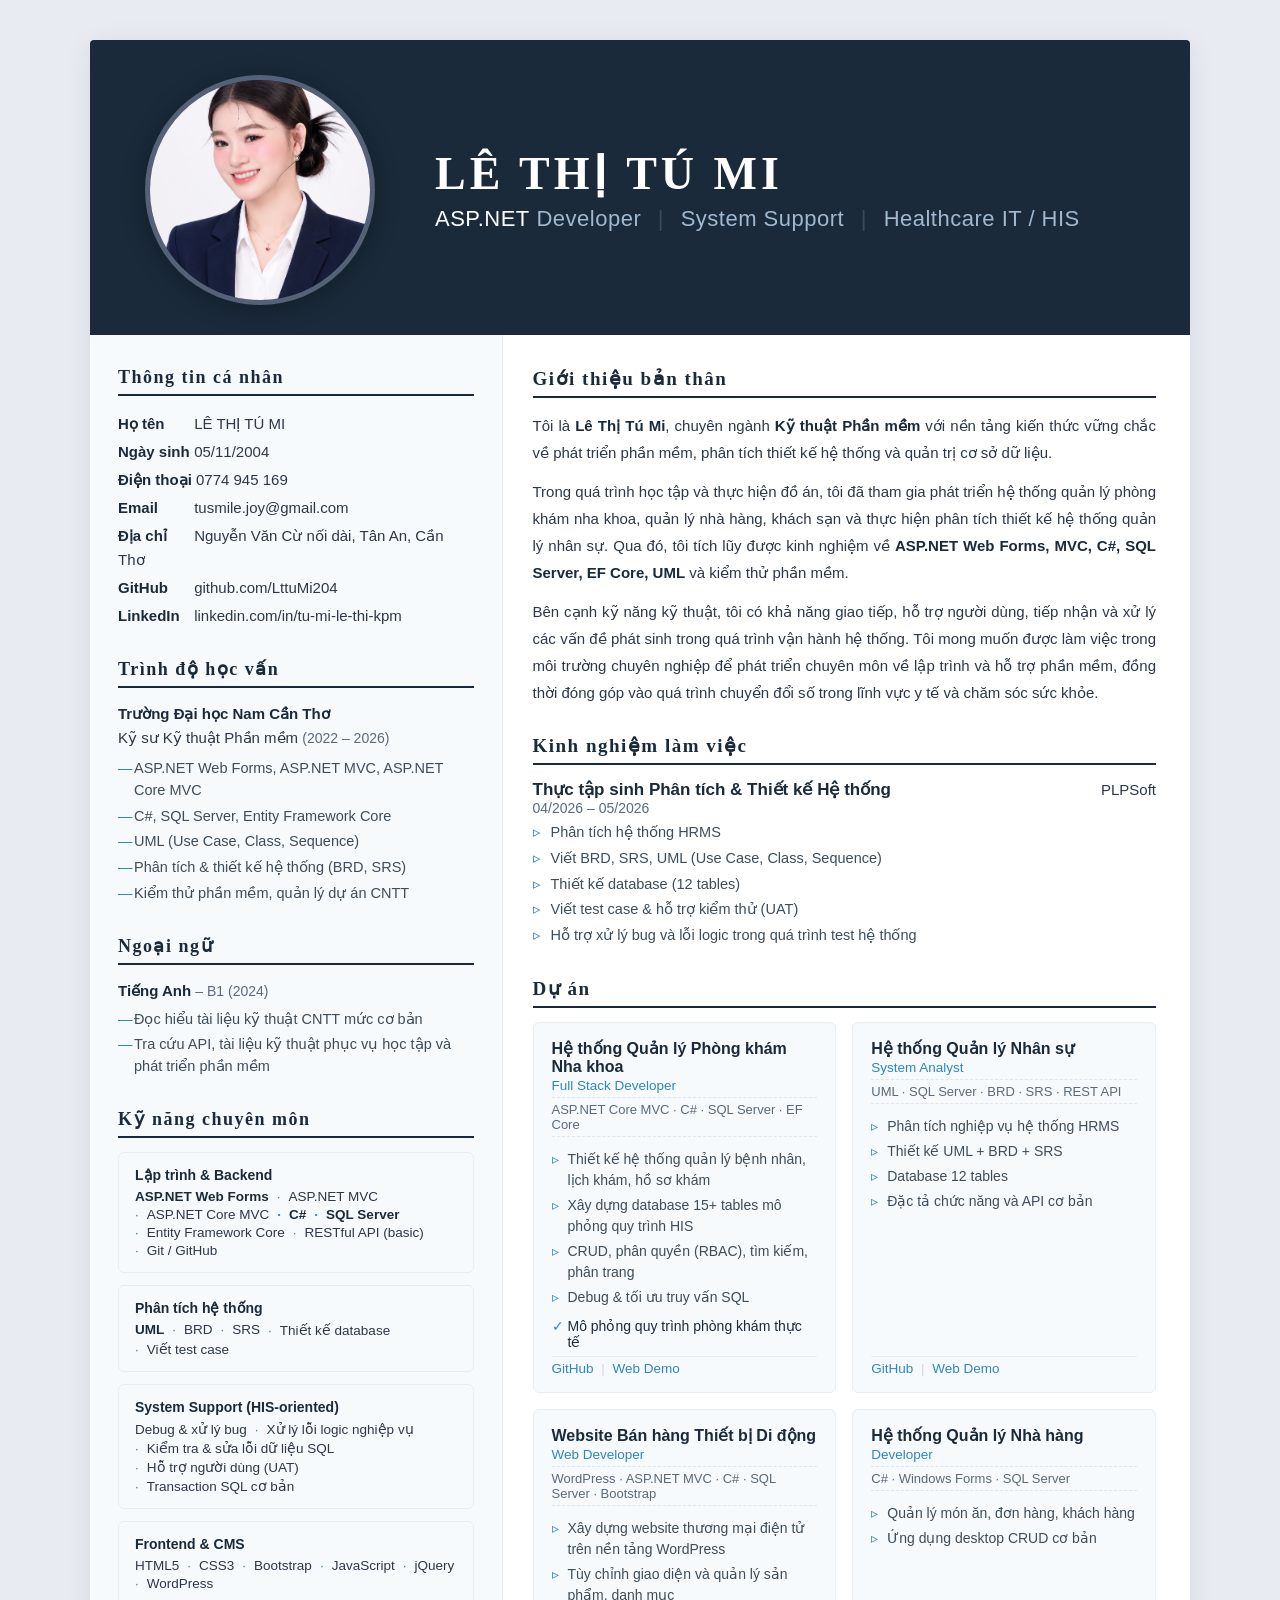
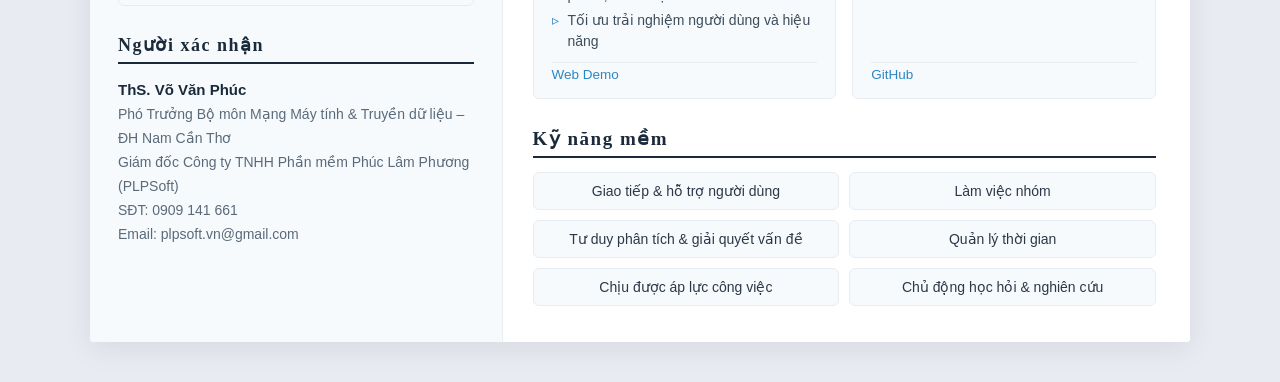
==== cv.html @ db76edcc "Initial commit - CV portfolio" ====
<!DOCTYPE html>
<html lang="vi">

<head>
  <meta charset="UTF-8" />
  <meta name="viewport" content="width=device-width, initial-scale=1.0" />
  <title>CV – LÊ THỊ TÚ MI</title>
  <style>
    * {
      margin: 0;
      padding: 0;
      box-sizing: border-box;
    }

    body {
      background: #e8ecf2;
      display: flex;
      justify-content: center;
      align-items: center;
      padding: 40px 20px;
      min-height: 100vh;
      font-family: 'Segoe UI', 'Helvetica Neue', Arial, sans-serif;
      font-size: 16px;
    }

    .cv {
      max-width: 1100px;
      width: 100%;
      background: #ffffff;
      box-shadow: 0 6px 30px rgba(0, 0, 0, 0.08);
      border-radius: 4px;
      overflow: hidden;
    }

    /* ===== HEADER MỞ RỘNG TỐI ĐA ===== */
    .header {
      display: flex;
      align-items: center;
      gap: 60px;
      padding: 35px 55px 30px;
      background: #1a2a3a;
      color: #ffffff;
    }

    /* ===== AVATAR - HÌNH TRÒN LỚN ===== */
    .header .avatar-wrapper {
      flex: 0 0 230px;
      width: 230px;
      height: 230px;
      border-radius: 50%;
      overflow: hidden;
      flex-shrink: 0;
      background: #2a3a55;
      border: 5px solid rgba(255, 255, 255, 0.2);
      box-shadow: 0 4px 25px rgba(0, 0, 0, 0.3);
      transition: transform 0.3s ease;
    }

    .header .avatar-wrapper:hover {
      transform: scale(1.03);
    }

    .header .avatar-wrapper img {
      width: 100%;
      height: 100%;
      object-fit: cover;
      display: block;
    }

    .header .avatar-wrapper .avatar-placeholder {
      width: 100%;
      height: 100%;
      display: flex;
      align-items: center;
      justify-content: center;
      font-size: 70px;
      font-family: 'Times New Roman', Georgia, serif;
      font-weight: 700;
      color: #8a9ab8;
      background: #2a3a55;
    }

    .header .header-text {
      flex: 1;
    }

    .header .header-text h1 {
      font-family: 'Times New Roman', Georgia, serif;
      font-size: 46px;
      font-weight: 700;
      letter-spacing: 4px;
      color: #ffffff;
      line-height: 1.15;
    }

    .header .header-text .title {
      font-size: 22px;
      font-weight: 400;
      color: #a0b8d0;
      letter-spacing: 0.5px;
      margin-top: 6px;
    }

    .header .header-text .title span {
      color: #ffffff;
      font-weight: 500;
    }

    .header .header-text .title .sep {
      color: rgba(255, 255, 255, 0.15);
      margin: 0 10px;
    }

    /* ===== BODY ===== */
    .body {
      display: grid;
      grid-template-columns: 3fr 5fr;
    }

    /* ===== LEFT COLUMN (3/8) ===== */
    .left {
      background: #f7fafc;
      padding: 32px 28px 36px;
      border-right: 1px solid #e8edf2;
    }

    .left .section {
      margin-bottom: 28px;
    }

    .left .section:last-child {
      margin-bottom: 0;
    }

    .left .section-title {
      font-family: 'Times New Roman', Georgia, serif;
      font-size: 18px;
      font-weight: 700;
      color: #1a2a3a;
      letter-spacing: 1.5px;
      border-bottom: 2px solid #1a2a3a;
      padding-bottom: 6px;
      margin-bottom: 14px;
    }

    .info-item {
      font-size: 15px;
      line-height: 1.6;
      color: #2d3748;
      padding: 2px 0;
    }

    .info-item .label {
      font-weight: 600;
      color: #1a2a3a;
      display: inline-block;
      min-width: 72px;
    }

    .info-item a {
      color: #2d3748;
      text-decoration: none;
      border-bottom: 1px solid transparent;
      transition: border-color 0.2s;
    }

    .info-item a:hover {
      border-bottom-color: #2e86c1;
    }

    .edu-item {
      font-size: 15px;
      line-height: 1.6;
      color: #2d3748;
    }

    .edu-item strong {
      font-weight: 600;
      color: #1a2a3a;
    }

    .edu-item .meta {
      color: #5a6a7a;
      font-size: 14px;
    }

    .edu-list {
      list-style: none;
      padding: 0;
      margin: 6px 0 0;
    }

    .edu-list li {
      font-size: 14.5px;
      color: #3d4d5a;
      padding: 2px 0 2px 16px;
      position: relative;
      line-height: 1.5;
    }

    .edu-list li::before {
      content: "—";
      position: absolute;
      left: 0;
      color: #2e86c1;
    }

    .lang-item {
      font-size: 15px;
      line-height: 1.6;
      color: #2d3748;
    }

    .lang-item strong {
      font-weight: 600;
      color: #1a2a3a;
    }

    .lang-item .level {
      color: #5a6a7a;
      font-size: 14px;
    }

    .lang-desc {
      list-style: none;
      padding: 0;
      margin: 4px 0 0;
    }

    .lang-desc li {
      font-size: 14.5px;
      color: #3d4d5a;
      padding: 2px 0 2px 16px;
      position: relative;
      line-height: 1.5;
    }

    .lang-desc li::before {
      content: "—";
      position: absolute;
      left: 0;
      color: #2e86c1;
    }

    /* ===== KỸ NĂNG CHUYÊN MÔN (TRÁI) - DẠNG PROJ-CARD ===== */
    .skill-card {
      background: #f7fafc;
      border: 1px solid #e8edf2;
      border-radius: 6px;
      padding: 14px 16px;
      margin-bottom: 12px;
      transition: border-color 0.2s;
    }

    .skill-card:last-child {
      margin-bottom: 0;
    }

    .skill-card:hover {
      border-color: #2e86c1;
    }

    .skill-card .skill-label {
      font-size: 14px;
      font-weight: 600;
      color: #1a2a3a;
      display: block;
      margin-bottom: 6px;
    }

    .skill-card .skill-tags {
      display: flex;
      flex-wrap: wrap;
      gap: 3px 8px;
    }

    .skill-card .skill-tag {
      font-size: 13.5px;
      color: #2d3748;
    }

    .skill-card .skill-tag+.skill-tag::before {
      content: "·";
      margin-right: 8px;
      color: #2e86c1;
    }

    .skill-card .skill-tag:first-child::before {
      content: none;
    }

    .skill-card .skill-tag.primary {
      font-weight: 600;
      color: #1a2a3a;
    }

    .ref-item {
      font-size: 15px;
      line-height: 1.6;
      color: #2d3748;
    }

    .ref-item strong {
      font-weight: 600;
      color: #1a2a3a;
    }

    .ref-item .ref-role {
      color: #5a6a7a;
      font-size: 14px;
    }

    .ref-item .ref-contact {
      color: #5a6a7a;
      font-size: 14px;
    }

    /* ===== RIGHT COLUMN (5/8) ===== */
    .right {
      background: #ffffff;
      padding: 32px 34px 36px 30px;
    }

    .right .section {
      margin-bottom: 28px;
    }

    .right .section:last-child {
      margin-bottom: 0;
    }

    .right .section-title {
      font-family: 'Times New Roman', Georgia, serif;
      font-size: 19px;
      font-weight: 700;
      color: #1a2a3a;
      letter-spacing: 1.5px;
      border-bottom: 2px solid #1a2a3a;
      padding-bottom: 6px;
      margin-bottom: 14px;
    }

    /* Intro */
    .intro-text {
      font-size: 15px;
      line-height: 1.8;
      color: #2d3748;
      text-align: justify;
    }

    .intro-text p {
      margin-bottom: 12px;
    }

    .intro-text p:last-child {
      margin-bottom: 0;
    }

    .intro-text strong {
      color: #1a2a3a;
      font-weight: 600;
    }

    /* Experience */
    .exp-item {
      margin-bottom: 14px;
    }

    .exp-item:last-child {
      margin-bottom: 0;
    }

    .exp-item .exp-header {
      display: flex;
      flex-wrap: wrap;
      justify-content: space-between;
      align-items: baseline;
    }

    .exp-item .exp-title {
      font-size: 17px;
      font-weight: 600;
      color: #1a2a3a;
    }

    .exp-item .exp-company {
      font-size: 15px;
      font-weight: 500;
      color: #2d3748;
    }

    .exp-item .exp-period {
      font-size: 14px;
      color: #5a6a7a;
    }

    .exp-item .exp-list {
      list-style: none;
      padding: 0;
      margin: 4px 0 0;
    }

    .exp-item .exp-list li {
      font-size: 14.5px;
      color: #3d4d5a;
      padding: 2px 0 2px 18px;
      position: relative;
      line-height: 1.5;
    }

    .exp-item .exp-list li::before {
      content: "▹";
      position: absolute;
      left: 0;
      color: #2e86c1;
    }

    /* ===== PROJECTS - GRID 2x2 ===== */
    .projects-grid {
      display: grid;
      grid-template-columns: 1fr 1fr;
      gap: 16px;
    }

    .proj-card {
      background: #f7fafc;
      border: 1px solid #e8edf2;
      border-radius: 6px;
      padding: 16px 18px;
      transition: border-color 0.2s;
      display: flex;
      flex-direction: column;
    }

    .proj-card:hover {
      border-color: #2e86c1;
    }

    .proj-card .proj-title {
      font-size: 16px;
      font-weight: 600;
      color: #1a2a3a;
      margin-bottom: 2px;
    }

    .proj-card .proj-meta {
      font-size: 13.5px;
      color: #2e86c1;
      font-weight: 500;
    }

    .proj-card .proj-tech {
      font-size: 13px;
      color: #5a6a7a;
      margin: 4px 0 6px;
      padding: 4px 0;
      border-top: 1px dashed #e0e6ec;
      border-bottom: 1px dashed #e0e6ec;
    }

    .proj-card .proj-list {
      list-style: none;
      padding: 0;
      margin: 4px 0 4px;
      flex: 1;
    }

    .proj-card .proj-list li {
      font-size: 14px;
      color: #3d4d5a;
      padding: 2px 0 2px 16px;
      position: relative;
      line-height: 1.5;
    }

    .proj-card .proj-list li::before {
      content: "▹";
      position: absolute;
      left: 0;
      color: #2e86c1;
    }

    .proj-card .proj-result {
      font-size: 14px;
      color: #1a2a3a;
      font-weight: 500;
      margin-top: 2px;
      padding: 2px 0 2px 16px;
      position: relative;
    }

    .proj-card .proj-result::before {
      content: "✓";
      position: absolute;
      left: 0;
      color: #2e86c1;
    }

    .proj-card .proj-links {
      font-size: 13.5px;
      color: #5a6a7a;
      margin-top: 4px;
      padding-top: 4px;
      border-top: 1px solid #e8edf2;
    }

    .proj-card .proj-links a {
      color: #2e86c1;
      text-decoration: none;
      border-bottom: 1px solid transparent;
      transition: border-color 0.2s;
    }

    .proj-card .proj-links a:hover {
      border-bottom-color: #2e86c1;
    }

    .proj-card .proj-links .sep {
      color: #d0d8e0;
      margin: 0 4px;
    }

    /* ===== KỸ NĂNG MỀM (PHẢI - 2 CỘT) ===== */
    .soft-skills-grid {
      display: grid;
      grid-template-columns: 1fr 1fr;
      gap: 10px;
    }

    .soft-skill-item {
      background: #f7fafc;
      border: 1px solid #e8edf2;
      border-radius: 6px;
      padding: 10px 16px;
      transition: border-color 0.2s;
      font-size: 14px;
      color: #2d3748;
      text-align: center;
    }

    .soft-skill-item:hover {
      border-color: #2e86c1;
    }

    /* ===== RESPONSIVE ===== */
    @media (max-width: 820px) {
      .header {
        flex-direction: column;
        text-align: center;
        gap: 24px;
        padding: 28px 30px;
      }

      .header .avatar-wrapper {
        flex: 0 0 170px;
        width: 170px;
        height: 170px;
      }

      .header .header-text h1 {
        font-size: 34px;
        letter-spacing: 2px;
      }

      .header .header-text .title {
        font-size: 17px;
      }

      .body {
        grid-template-columns: 1fr;
      }

      .left {
        border-right: none;
        border-bottom: 1px solid #e8edf2;
      }

      .projects-grid {
        grid-template-columns: 1fr;
      }

      .soft-skills-grid {
        grid-template-columns: 1fr 1fr;
      }
    }

    @media (max-width: 480px) {
      .header {
        padding: 20px 16px;
        gap: 18px;
      }

      .header .avatar-wrapper {
        flex: 0 0 140px;
        width: 140px;
        height: 140px;
        border-width: 3px;
      }

      .header .header-text h1 {
        font-size: 26px;
        letter-spacing: 1px;
      }

      .header .header-text .title {
        font-size: 14px;
      }

      .header .header-text .title .sep {
        margin: 0 4px;
      }

      .left {
        padding: 20px 16px;
      }

      .right {
        padding: 20px 16px;
      }

      .left .section-title,
      .right .section-title {
        font-size: 16px;
      }

      .exp-item .exp-header {
        flex-direction: column;
      }

      .proj-card {
        padding: 12px 14px;
      }

      .skill-card {
        padding: 10px 12px;
      }

      .soft-skills-grid {
        grid-template-columns: 1fr;
      }
    }

    /* ===== PRINT ===== */
    @media print {
      body {
        background: #fff;
        padding: 0;
        font-size: 14px;
      }

      .cv {
        max-width: 100%;
        box-shadow: none;
        border-radius: 0;
      }

      .header {
        -webkit-print-color-adjust: exact;
        print-color-adjust: exact;
        padding: 25px 40px 20px;
        gap: 45px;
      }

      .header .avatar-wrapper {
        -webkit-print-color-adjust: exact;
        print-color-adjust: exact;
        flex: 0 0 180px;
        width: 180px;
        height: 180px;
        border-width: 4px;
        box-shadow: none;
      }

      .header .avatar-wrapper:hover {
        transform: none;
      }

      .header .header-text h1 {
        font-size: 36px;
        letter-spacing: 3px;
      }

      .header .header-text .title {
        font-size: 18px;
      }

      .left {
        -webkit-print-color-adjust: exact;
        print-color-adjust: exact;
      }

      .left .section-title {
        font-size: 15px;
      }

      .right .section-title {
        font-size: 16px;
      }

      .left .section-title,
      .right .section-title {
        border-bottom-width: 1.5px;
      }

      .proj-card {
        break-inside: avoid;
        page-break-inside: avoid;
        border-color: #d0d8e0;
      }

      .skill-card {
        break-inside: avoid;
        page-break-inside: avoid;
        border-color: #d0d8e0;
      }

      .soft-skill-item {
        break-inside: avoid;
        page-break-inside: avoid;
        border-color: #d0d8e0;
      }

      .proj-card .proj-links a {
        color: #1a2a3a;
      }

      .info-item a {
        color: #1a2a3a;
      }

      .skill-card .skill-tag.primary {
        color: #1a2a3a;
      }

      .info-item {
        font-size: 13px;
      }

      .edu-item {
        font-size: 13px;
      }

      .edu-list li {
        font-size: 12.5px;
      }

      .lang-item {
        font-size: 13px;
      }

      .lang-desc li {
        font-size: 12.5px;
      }

      .ref-item {
        font-size: 13px;
      }

      .intro-text {
        font-size: 13px;
      }

      .exp-item .exp-title {
        font-size: 15px;
      }

      .exp-item .exp-company {
        font-size: 13px;
      }

      .exp-item .exp-period {
        font-size: 12px;
      }

      .exp-item .exp-list li {
        font-size: 12.5px;
      }

      .proj-card .proj-title {
        font-size: 14px;
      }

      .proj-card .proj-meta {
        font-size: 11.5px;
      }

      .proj-card .proj-tech {
        font-size: 11px;
      }

      .proj-card .proj-list li {
        font-size: 12px;
      }

      .proj-card .proj-result {
        font-size: 12px;
      }

      .proj-card .proj-links {
        font-size: 11.5px;
      }

      .skill-card .skill-label {
        font-size: 13px;
      }

      .skill-card .skill-tag {
        font-size: 12px;
      }

      .soft-skill-item {
        font-size: 13px;
        padding: 8px 12px;
      }
    }
  </style>
</head>

<body>

  <div class="cv">

    <!-- ===== HEADER MỞ RỘNG ===== -->
    <div class="header">
      <div class="avatar-wrapper">
        <img src="assets/images/avatarcv.png" alt="Lê Thị Tú Mi" />
      </div>
      <div class="header-text">
        <h1>LÊ THỊ TÚ MI</h1>
        <div class="title">
          <span>ASP.NET</span> Developer
          <span class="sep">|</span>
          System Support
          <span class="sep">|</span>
          Healthcare IT / HIS
        </div>
      </div>
    </div>

    <!-- ===== BODY ===== -->
    <div class="body">

      <!-- ===== LEFT: 3/8 ===== -->
      <div class="left">

        <!-- THÔNG TIN CÁ NHÂN -->
        <div class="section">
          <div class="section-title">Thông tin cá nhân</div>
          <div class="info-item">
            <span class="label">Họ tên</span> LÊ THỊ TÚ MI
          </div>
          <div class="info-item">
            <span class="label">Ngày sinh</span> 05/11/2004
          </div>
          <div class="info-item">
            <span class="label">Điện thoại</span> 0774 945 169
          </div>
          <div class="info-item">
            <span class="label">Email</span> <a href="mailto:tusmile.joy@gmail.com">tusmile.joy@gmail.com</a>
          </div>
          <div class="info-item">
            <span class="label">Địa chỉ</span> Nguyễn Văn Cừ nối dài, Tân An, Cần Thơ
          </div>
          <div class="info-item">
            <span class="label">GitHub</span> <a href="https://github.com/LttuMi204" target="_blank">github.com/LttuMi204</a>
          </div>
          <div class="info-item">
            <span class="label">LinkedIn</span> <a href="https://linkedin.com/in/tu-mi-le-thi-kpm" target="_blank">linkedin.com/in/tu-mi-le-thi-kpm</a>
          </div>
        </div>

        <!-- TRÌNH ĐỘ HỌC VẤN -->
        <div class="section">
          <div class="section-title">Trình độ học vấn</div>
          <div class="edu-item">
            <strong>Trường Đại học Nam Cần Thơ</strong><br />
            Kỹ sư Kỹ thuật Phần mềm <span class="meta">(2022 – 2026)</span>
          </div>
          <ul class="edu-list">
            <li>ASP.NET Web Forms, ASP.NET MVC, ASP.NET Core MVC</li>
            <li>C#, SQL Server, Entity Framework Core</li>
            <li>UML (Use Case, Class, Sequence)</li>
            <li>Phân tích &amp; thiết kế hệ thống (BRD, SRS)</li>
            <li>Kiểm thử phần mềm, quản lý dự án CNTT</li>
          </ul>
        </div>

        <!-- NGOẠI NGỮ -->
        <div class="section">
          <div class="section-title">Ngoại ngữ</div>
          <div class="lang-item">
            <strong>Tiếng Anh</strong> <span class="level">– B1 (2024)</span>
          </div>
          <ul class="lang-desc">
            <li>Đọc hiểu tài liệu kỹ thuật CNTT mức cơ bản</li>
            <li>Tra cứu API, tài liệu kỹ thuật phục vụ học tập và phát triển phần mềm</li>
          </ul>
        </div>

        <!-- ===== KỸ NĂNG CHUYÊN MÔN (TRÁI) - DẠNG PROJ-CARD ===== -->
        <div class="section">
          <div class="section-title">Kỹ năng chuyên môn</div>

          <div class="skill-card">
            <span class="skill-label">Lập trình &amp; Backend</span>
            <div class="skill-tags">
              <span class="skill-tag primary">ASP.NET Web Forms</span>
              <span class="skill-tag">ASP.NET MVC</span>
              <span class="skill-tag">ASP.NET Core MVC</span>
              <span class="skill-tag primary">C#</span>
              <span class="skill-tag primary">SQL Server</span>
              <span class="skill-tag">Entity Framework Core</span>
              <span class="skill-tag">RESTful API (basic)</span>
              <span class="skill-tag">Git / GitHub</span>
            </div>
          </div>

          <div class="skill-card">
            <span class="skill-label">Phân tích hệ thống</span>
            <div class="skill-tags">
              <span class="skill-tag primary">UML</span>
              <span class="skill-tag">BRD</span>
              <span class="skill-tag">SRS</span>
              <span class="skill-tag">Thiết kế database</span>
              <span class="skill-tag">Viết test case</span>
            </div>
          </div>

          <div class="skill-card">
            <span class="skill-label">System Support (HIS-oriented)</span>
            <div class="skill-tags">
              <span class="skill-tag">Debug &amp; xử lý bug</span>
              <span class="skill-tag">Xử lý lỗi logic nghiệp vụ</span>
              <span class="skill-tag">Kiểm tra &amp; sửa lỗi dữ liệu SQL</span>
              <span class="skill-tag">Hỗ trợ người dùng (UAT)</span>
              <span class="skill-tag">Transaction SQL cơ bản</span>
            </div>
          </div>

          <div class="skill-card">
            <span class="skill-label">Frontend &amp; CMS</span>
            <div class="skill-tags">
              <span class="skill-tag">HTML5</span>
              <span class="skill-tag">CSS3</span>
              <span class="skill-tag">Bootstrap</span>
              <span class="skill-tag">JavaScript</span>
              <span class="skill-tag">jQuery</span>
              <span class="skill-tag">WordPress</span>
            </div>
          </div>
        </div>

        <!-- NGƯỜI XÁC NHẬN -->
        <div class="section">
          <div class="section-title">Người xác nhận</div>
          <div class="ref-item">
            <strong>ThS. Võ Văn Phúc</strong><br />
            <span class="ref-role">Phó Trưởng Bộ môn Mạng Máy tính &amp; Truyền dữ liệu – ĐH Nam Cần Thơ</span><br />
            <span class="ref-role">Giám đốc Công ty TNHH Phần mềm Phúc Lâm Phương (PLPSoft)</span><br />
            <span class="ref-contact">SĐT: 0909 141 661</span><br />
            <span class="ref-contact">Email: plpsoft.vn@gmail.com</span>
          </div>
        </div>

      </div>

      <!-- ===== RIGHT: 5/8 ===== -->
      <div class="right">

        <!-- GIỚI THIỆU BẢN THÂN -->
        <div class="section">
          <div class="section-title">Giới thiệu bản thân</div>
          <div class="intro-text">
            <p>
              Tôi là <strong>Lê Thị Tú Mi</strong>, chuyên ngành <strong>Kỹ thuật Phần mềm</strong> với nền tảng kiến thức vững chắc về phát triển phần mềm, phân tích thiết kế hệ thống và quản trị cơ sở dữ liệu.
            </p>
            <p>
              Trong quá trình học tập và thực hiện đồ án, tôi đã tham gia phát triển hệ thống quản lý phòng khám nha khoa, quản lý nhà hàng, khách sạn và thực hiện phân tích thiết kế hệ thống quản lý nhân sự. Qua đó, tôi tích lũy được kinh nghiệm về <strong>ASP.NET Web Forms, MVC, C#, SQL Server, EF Core, UML</strong> và kiểm thử phần mềm.
            </p>
            <p>
              Bên cạnh kỹ năng kỹ thuật, tôi có khả năng giao tiếp, hỗ trợ người dùng, tiếp nhận và xử lý các vấn đề phát sinh trong quá trình vận hành hệ thống. Tôi mong muốn được làm việc trong môi trường chuyên nghiệp để phát triển chuyên môn về lập trình và hỗ trợ phần mềm, đồng thời đóng góp vào quá trình chuyển đổi số trong lĩnh vực y tế và chăm sóc sức khỏe.
            </p>
          </div>
        </div>

        <!-- KINH NGHIỆM LÀM VIỆC -->
        <div class="section">
          <div class="section-title">Kinh nghiệm làm việc</div>

          <div class="exp-item">
            <div class="exp-header">
              <span class="exp-title">Thực tập sinh Phân tích &amp; Thiết kế Hệ thống</span>
              <span class="exp-company">PLPSoft</span>
            </div>
            <div class="exp-period">04/2026 – 05/2026</div>
            <ul class="exp-list">
              <li>Phân tích hệ thống HRMS</li>
              <li>Viết BRD, SRS, UML (Use Case, Class, Sequence)</li>
              <li>Thiết kế database (12 tables)</li>
              <li>Viết test case &amp; hỗ trợ kiểm thử (UAT)</li>
              <li>Hỗ trợ xử lý bug và lỗi logic trong quá trình test hệ thống</li>
            </ul>
          </div>
        </div>

        <!-- ===== DỰ ÁN - GRID 2x2 ===== -->
        <div class="section">
          <div class="section-title">Dự án</div>

          <div class="projects-grid">

            <!-- Project 1: Clinic -->
            <div class="proj-card">
              <div class="proj-title">Hệ thống Quản lý Phòng khám Nha khoa</div>
              <div class="proj-meta">Full Stack Developer</div>
              <div class="proj-tech">ASP.NET Core MVC · C# · SQL Server · EF Core</div>
              <ul class="proj-list">
                <li>Thiết kế hệ thống quản lý bệnh nhân, lịch khám, hồ sơ khám</li>
                <li>Xây dựng database 15+ tables mô phỏng quy trình HIS</li>
                <li>CRUD, phân quyền (RBAC), tìm kiếm, phân trang</li>
                <li>Debug &amp; tối ưu truy vấn SQL</li>
              </ul>
              <div class="proj-result">Mô phỏng quy trình phòng khám thực tế</div>
              <div class="proj-links">
                <a href="https://github.com/LttuMi204/quanlyphongkhamnhakhoa" target="_blank">GitHub</a>
                <span class="sep">|</span>
                <a href="http://quanlyphongkham-doan2.runasp.net/" target="_blank">Web Demo</a>
              </div>
            </div>

            <!-- Project 2: HRMS -->
            <div class="proj-card">
              <div class="proj-title">Hệ thống Quản lý Nhân sự</div>
              <div class="proj-meta">System Analyst</div>
              <div class="proj-tech">UML · SQL Server · BRD · SRS · REST API</div>
              <ul class="proj-list">
                <li>Phân tích nghiệp vụ hệ thống HRMS</li>
                <li>Thiết kế UML + BRD + SRS</li>
                <li>Database 12 tables</li>
                <li>Đặc tả chức năng và API cơ bản</li>
              </ul>
              <div class="proj-links">
                <a href="https://github.com/LttuMi204/HRMS-Human-Resource-Management-System" target="_blank">GitHub</a>
                <span class="sep">|</span>
                <a href="https://lttumi204.github.io/HRMS-Human-Resource-Management-System/" target="_blank">Web Demo</a>
              </div>
            </div>

            <!-- Project 3: Thaison Mobile -->
            <div class="proj-card">
              <div class="proj-title">Website Bán hàng Thiết bị Di động</div>
              <div class="proj-meta">Web Developer</div>
              <div class="proj-tech">WordPress · ASP.NET MVC · C# · SQL Server · Bootstrap</div>
              <ul class="proj-list">
                <li>Xây dựng website thương mại điện tử trên nền tảng WordPress</li>
                <li>Tùy chỉnh giao diện và quản lý sản phẩm, danh mục</li>
                <li>Tối ưu trải nghiệm người dùng và hiệu năng</li>
              </ul>
              <div class="proj-links">
                <a href="https://thaisonmobile.id.vn/" target="_blank">Web Demo</a>
              </div>
            </div>

            <!-- Project 4: Restaurant -->
            <div class="proj-card">
              <div class="proj-title">Hệ thống Quản lý Nhà hàng</div>
              <div class="proj-meta">Developer</div>
              <div class="proj-tech">C# · Windows Forms · SQL Server</div>
              <ul class="proj-list">
                <li>Quản lý món ăn, đơn hàng, khách hàng</li>
                <li>Ứng dụng desktop CRUD cơ bản</li>
              </ul>
              <div class="proj-links">
                <a href="https://github.com/LttuMi204/WindowsFormsApp_DOAN-2203" target="_blank">GitHub</a>
              </div>
            </div>

          </div>
        </div>

        <!-- ===== KỸ NĂNG MỀM (PHẢI - 2 CỘT) ===== -->
        <div class="section">
          <div class="section-title">Kỹ năng mềm</div>

          <div class="soft-skills-grid">
            <div class="soft-skill-item">Giao tiếp &amp; hỗ trợ người dùng</div>
            <div class="soft-skill-item">Làm việc nhóm</div>
            <div class="soft-skill-item">Tư duy phân tích &amp; giải quyết vấn đề</div>
            <div class="soft-skill-item">Quản lý thời gian</div>
            <div class="soft-skill-item">Chịu được áp lực công việc</div>
            <div class="soft-skill-item">Chủ động học hỏi &amp; nghiên cứu</div>
          </div>
        </div>

      </div>
    </div>
  </div>

</body>

</html>
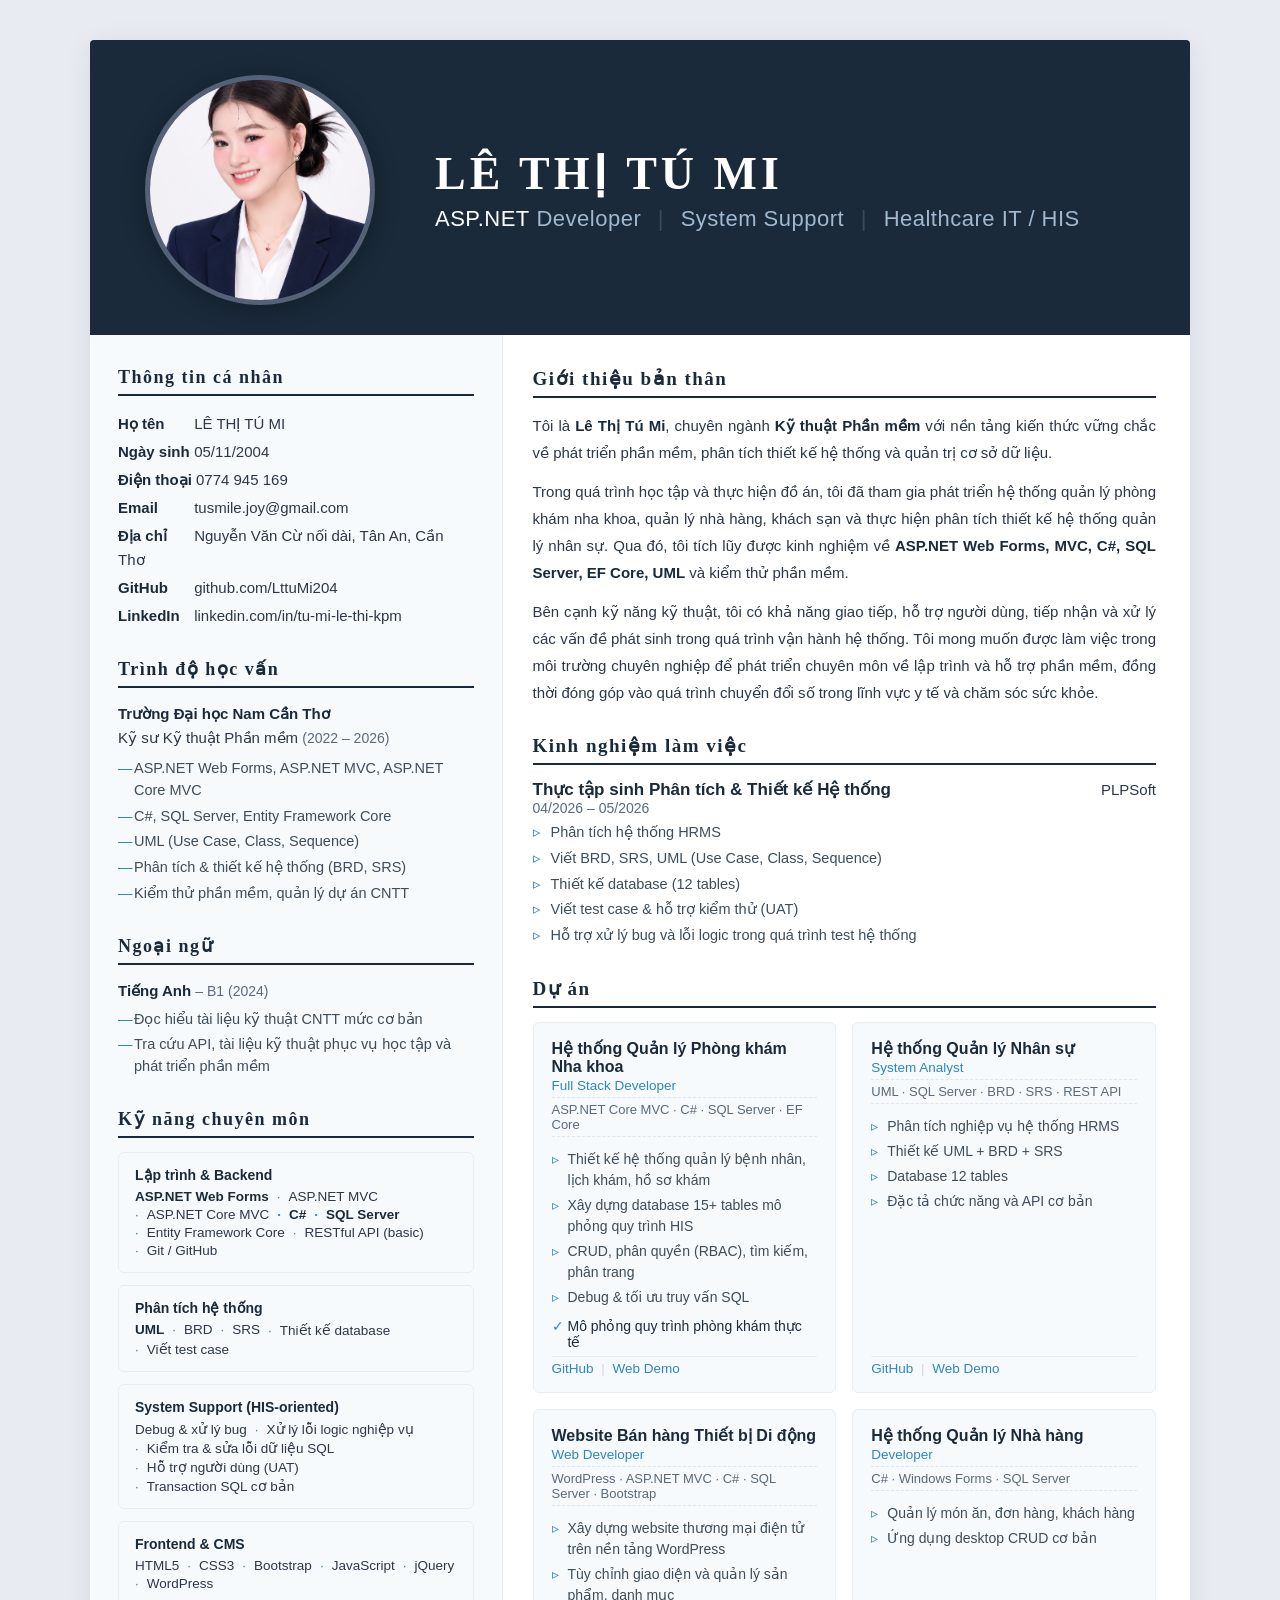
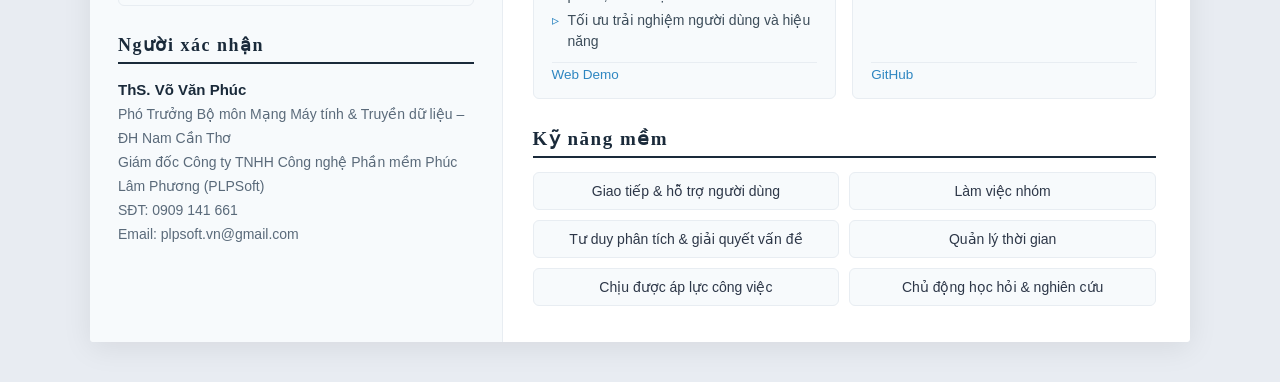
==== commit e2812e94: "Cập nhật toàn bộ portfolio: thêm đánh giá chuyên gia, form liên hệ, CV và cải thiện giao diện" ====
--- a/cv.html
+++ b/cv.html
@@ -956,7 +956,7 @@
           <div class="ref-item">
             <strong>ThS. Võ Văn Phúc</strong><br />
             <span class="ref-role">Phó Trưởng Bộ môn Mạng Máy tính &amp; Truyền dữ liệu – ĐH Nam Cần Thơ</span><br />
-            <span class="ref-role">Giám đốc Công ty TNHH Phần mềm Phúc Lâm Phương (PLPSoft)</span><br />
+            <span class="ref-role">Giám đốc Công ty TNHH Công nghệ Phần mềm Phúc Lâm Phương (PLPSoft)</span><br />
             <span class="ref-contact">SĐT: 0909 141 661</span><br />
             <span class="ref-contact">Email: plpsoft.vn@gmail.com</span>
           </div>
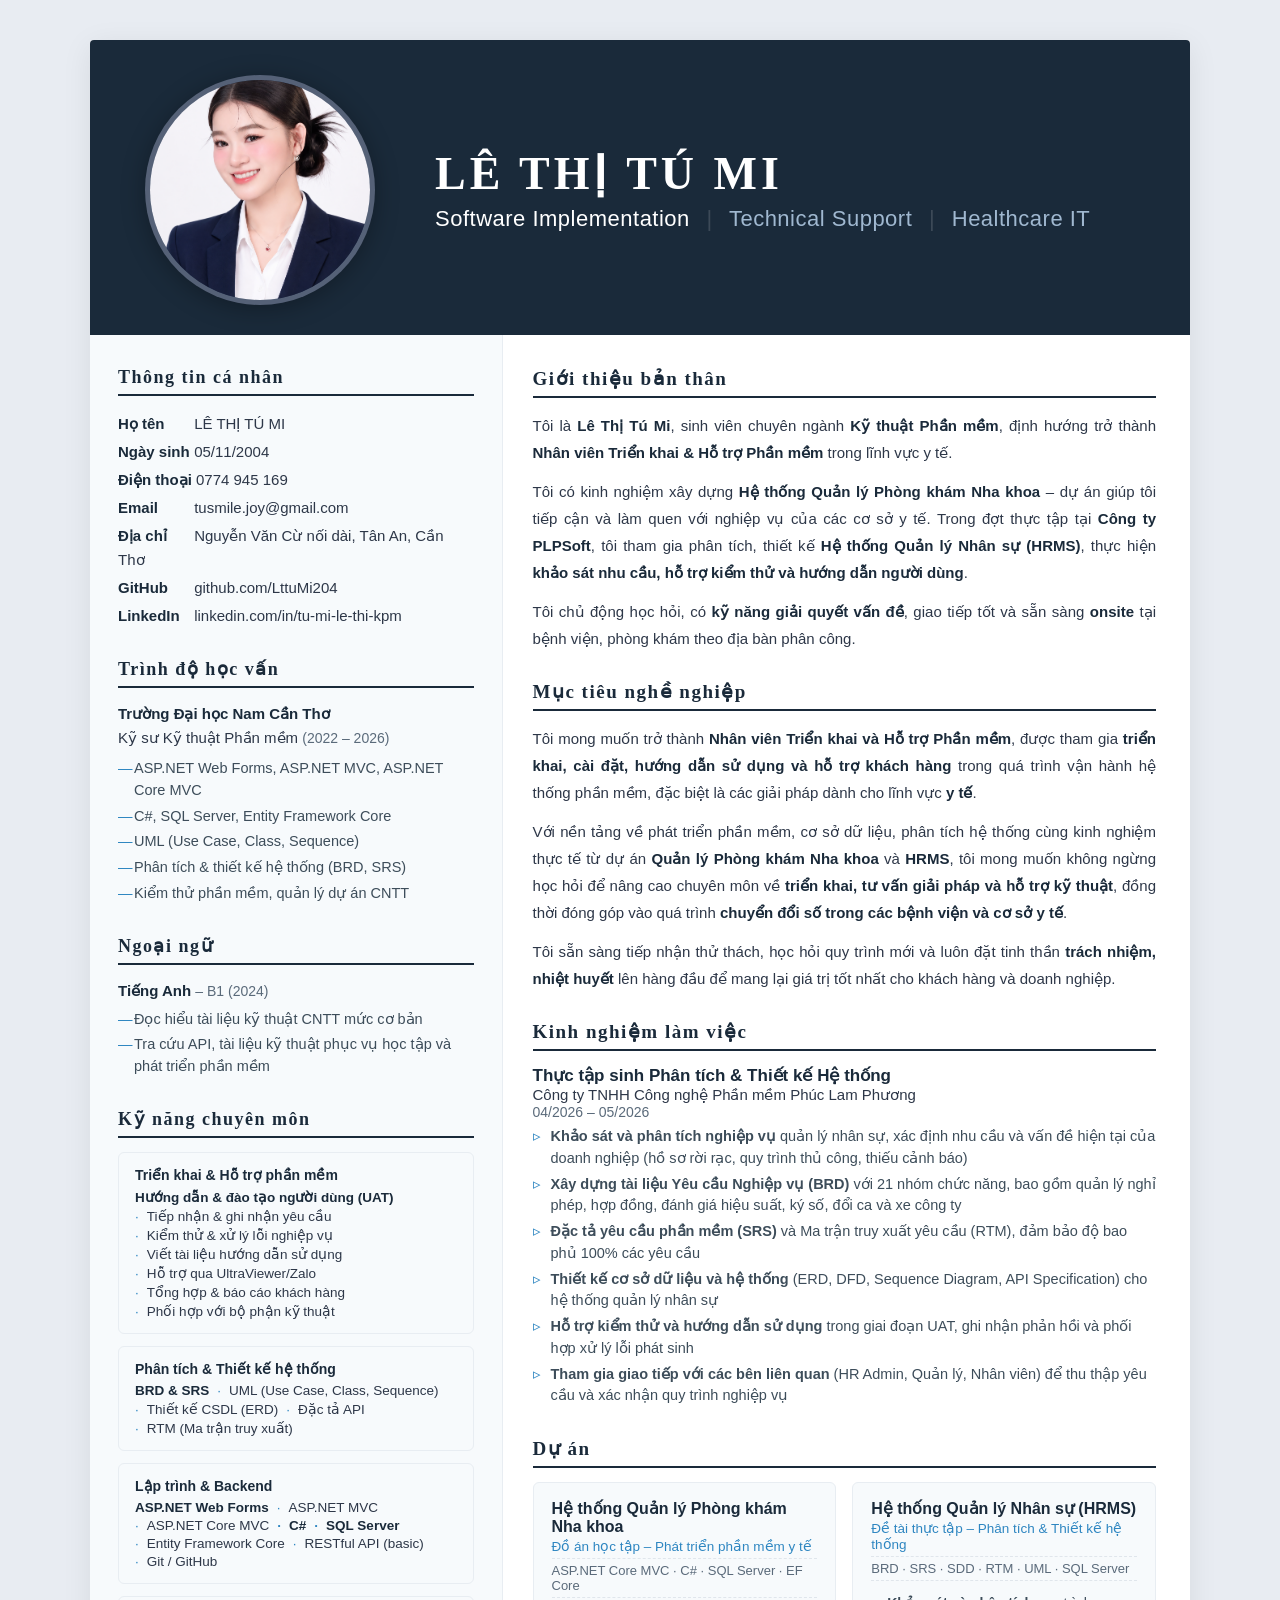
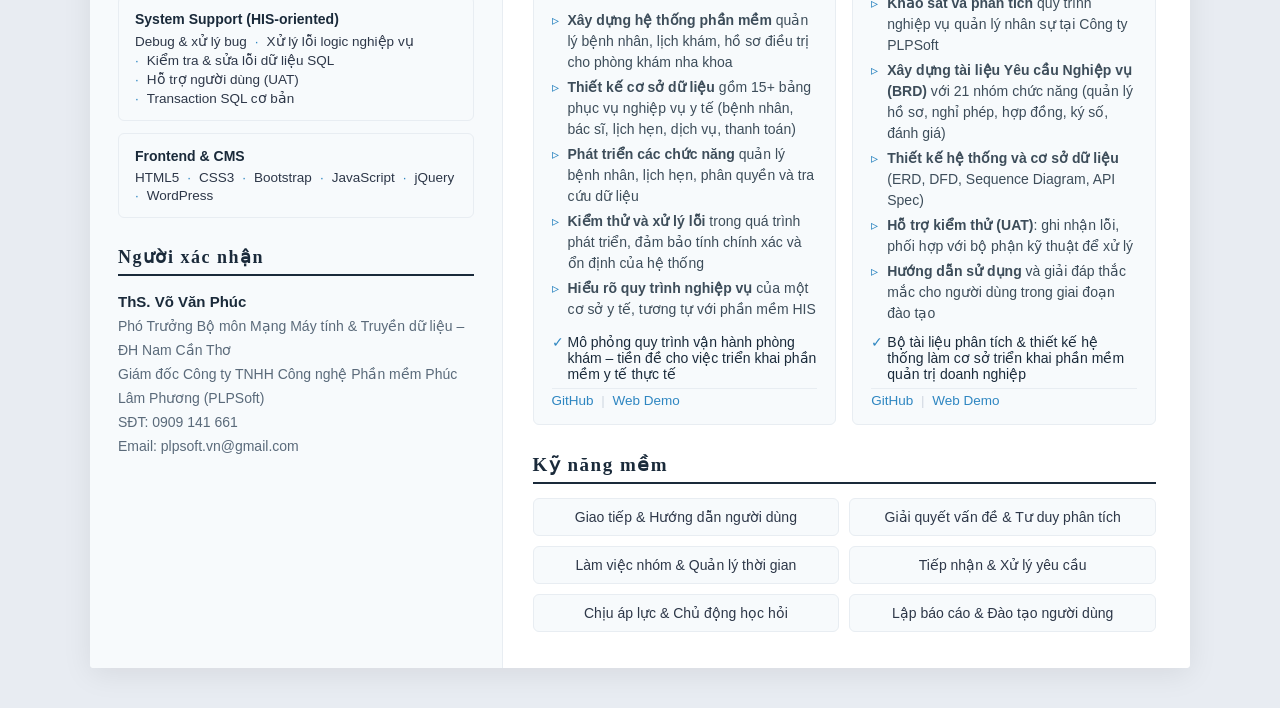
==== commit e50ca2ed: "Update CV and add project page" ====
--- a/cv.html
+++ b/cv.html
@@ -828,11 +828,11 @@
       <div class="header-text">
         <h1>LÊ THỊ TÚ MI</h1>
         <div class="title">
-          <span>ASP.NET</span> Developer
+          <span>Software Implementation</span>
           <span class="sep">|</span>
-          System Support
+          Technical Support
           <span class="sep">|</span>
-          Healthcare IT / HIS
+          Healthcare IT
         </div>
       </div>
     </div>
@@ -862,10 +862,12 @@
             <span class="label">Địa chỉ</span> Nguyễn Văn Cừ nối dài, Tân An, Cần Thơ
           </div>
           <div class="info-item">
-            <span class="label">GitHub</span> <a href="https://github.com/LttuMi204" target="_blank">github.com/LttuMi204</a>
+            <span class="label">GitHub</span> <a href="https://github.com/LttuMi204"
+              target="_blank">github.com/LttuMi204</a>
           </div>
           <div class="info-item">
-            <span class="label">LinkedIn</span> <a href="https://linkedin.com/in/tu-mi-le-thi-kpm" target="_blank">linkedin.com/in/tu-mi-le-thi-kpm</a>
+            <span class="label">LinkedIn</span> <a href="https://linkedin.com/in/tu-mi-le-thi-kpm"
+              target="_blank">linkedin.com/in/tu-mi-le-thi-kpm</a>
           </div>
         </div>
 
@@ -900,7 +902,32 @@
         <!-- ===== KỸ NĂNG CHUYÊN MÔN (TRÁI) - DẠNG PROJ-CARD ===== -->
         <div class="section">
           <div class="section-title">Kỹ năng chuyên môn</div>
-
+          <!-- Thêm card mới -->
+          <!-- Triển khai & Hỗ trợ phần mềm -->
+<div class="skill-card">
+  <span class="skill-label">Triển khai & Hỗ trợ phần mềm</span>
+  <div class="skill-tags">
+    <span class="skill-tag primary">Hướng dẫn & đào tạo người dùng (UAT)</span>
+    <span class="skill-tag">Tiếp nhận & ghi nhận yêu cầu</span>
+    <span class="skill-tag">Kiểm thử & xử lý lỗi nghiệp vụ</span>
+    <span class="skill-tag">Viết tài liệu hướng dẫn sử dụng</span>
+    <span class="skill-tag">Hỗ trợ qua UltraViewer/Zalo</span>
+    <span class="skill-tag">Tổng hợp & báo cáo khách hàng</span>
+    <span class="skill-tag">Phối hợp với bộ phận kỹ thuật</span>
+  </div>
+</div>
+
+<!-- Phân tích & Thiết kế hệ thống -->
+<div class="skill-card">
+  <span class="skill-label">Phân tích & Thiết kế hệ thống</span>
+  <div class="skill-tags">
+    <span class="skill-tag primary">BRD & SRS</span>
+    <span class="skill-tag">UML (Use Case, Class, Sequence)</span>
+    <span class="skill-tag">Thiết kế CSDL (ERD)</span>
+    <span class="skill-tag">Đặc tả API</span>
+    <span class="skill-tag">RTM (Ma trận truy xuất)</span>
+  </div>
+</div>
           <div class="skill-card">
             <span class="skill-label">Lập trình &amp; Backend</span>
             <div class="skill-tags">
@@ -915,16 +942,6 @@
             </div>
           </div>
 
-          <div class="skill-card">
-            <span class="skill-label">Phân tích hệ thống</span>
-            <div class="skill-tags">
-              <span class="skill-tag primary">UML</span>
-              <span class="skill-tag">BRD</span>
-              <span class="skill-tag">SRS</span>
-              <span class="skill-tag">Thiết kế database</span>
-              <span class="skill-tag">Viết test case</span>
-            </div>
-          </div>
 
           <div class="skill-card">
             <span class="skill-label">System Support (HIS-oriented)</span>
@@ -968,39 +985,78 @@
       <div class="right">
 
         <!-- GIỚI THIỆU BẢN THÂN -->
+
         <div class="section">
           <div class="section-title">Giới thiệu bản thân</div>
+
           <div class="intro-text">
-            <p>
-              Tôi là <strong>Lê Thị Tú Mi</strong>, chuyên ngành <strong>Kỹ thuật Phần mềm</strong> với nền tảng kiến thức vững chắc về phát triển phần mềm, phân tích thiết kế hệ thống và quản trị cơ sở dữ liệu.
-            </p>
-            <p>
-              Trong quá trình học tập và thực hiện đồ án, tôi đã tham gia phát triển hệ thống quản lý phòng khám nha khoa, quản lý nhà hàng, khách sạn và thực hiện phân tích thiết kế hệ thống quản lý nhân sự. Qua đó, tôi tích lũy được kinh nghiệm về <strong>ASP.NET Web Forms, MVC, C#, SQL Server, EF Core, UML</strong> và kiểm thử phần mềm.
-            </p>
-            <p>
-              Bên cạnh kỹ năng kỹ thuật, tôi có khả năng giao tiếp, hỗ trợ người dùng, tiếp nhận và xử lý các vấn đề phát sinh trong quá trình vận hành hệ thống. Tôi mong muốn được làm việc trong môi trường chuyên nghiệp để phát triển chuyên môn về lập trình và hỗ trợ phần mềm, đồng thời đóng góp vào quá trình chuyển đổi số trong lĩnh vực y tế và chăm sóc sức khỏe.
-            </p>
-          </div>
+  <p>
+    Tôi là <strong>Lê Thị Tú Mi</strong>, sinh viên chuyên ngành <strong>Kỹ thuật Phần mềm</strong>, 
+    định hướng trở thành <strong>Nhân viên Triển khai & Hỗ trợ Phần mềm</strong> trong lĩnh vực y tế.
+  </p>
+
+  <p>
+    Tôi có kinh nghiệm xây dựng <strong>Hệ thống Quản lý Phòng khám Nha khoa</strong> – 
+    dự án giúp tôi tiếp cận và làm quen với nghiệp vụ của các cơ sở y tế. 
+    Trong đợt thực tập tại <strong>Công ty PLPSoft</strong>, tôi tham gia phân tích, thiết kế 
+    <strong>Hệ thống Quản lý Nhân sự (HRMS)</strong>, thực hiện <strong>khảo sát nhu cầu, 
+    hỗ trợ kiểm thử và hướng dẫn người dùng</strong>.
+  </p>
+
+  <p>
+    Tôi chủ động học hỏi, có <strong>kỹ năng giải quyết vấn đề</strong>, giao tiếp tốt 
+    và sẵn sàng <strong>onsite</strong> tại bệnh viện, phòng khám theo địa bàn phân công.
+  </p>
+</div>
         </div>
 
+
+        <!-- MỤC TIÊU NGHỀ NGHIỆP -->
+        <div class="section">
+  <div class="section-title">Mục tiêu nghề nghiệp</div>
+
+  <div class="intro-text">
+    <p>
+      Tôi mong muốn trở thành <strong>Nhân viên Triển khai và Hỗ trợ Phần mềm</strong>, 
+      được tham gia <strong>triển khai, cài đặt, hướng dẫn sử dụng và hỗ trợ khách hàng</strong> 
+      trong quá trình vận hành hệ thống phần mềm, đặc biệt là các giải pháp dành cho lĩnh vực 
+      <strong>y tế</strong>.
+    </p>
+
+    <p>
+      Với nền tảng về phát triển phần mềm, cơ sở dữ liệu, phân tích hệ thống cùng kinh nghiệm 
+      thực tế từ dự án <strong>Quản lý Phòng khám Nha khoa</strong> và <strong>HRMS</strong>, 
+      tôi mong muốn không ngừng học hỏi để nâng cao chuyên môn về <strong>triển khai, 
+      tư vấn giải pháp và hỗ trợ kỹ thuật</strong>, đồng thời đóng góp vào quá trình 
+      <strong>chuyển đổi số trong các bệnh viện và cơ sở y tế</strong>.
+    </p>
+
+    <p>
+      Tôi sẵn sàng tiếp nhận thử thách, học hỏi quy trình mới và luôn đặt tinh thần 
+      <strong>trách nhiệm, nhiệt huyết</strong> lên hàng đầu để mang lại giá trị tốt nhất 
+      cho khách hàng và doanh nghiệp.
+    </p>
+  </div>
+</div>
         <!-- KINH NGHIỆM LÀM VIỆC -->
         <div class="section">
           <div class="section-title">Kinh nghiệm làm việc</div>
 
           <div class="exp-item">
-            <div class="exp-header">
-              <span class="exp-title">Thực tập sinh Phân tích &amp; Thiết kế Hệ thống</span>
-              <span class="exp-company">PLPSoft</span>
-            </div>
-            <div class="exp-period">04/2026 – 05/2026</div>
-            <ul class="exp-list">
-              <li>Phân tích hệ thống HRMS</li>
-              <li>Viết BRD, SRS, UML (Use Case, Class, Sequence)</li>
-              <li>Thiết kế database (12 tables)</li>
-              <li>Viết test case &amp; hỗ trợ kiểm thử (UAT)</li>
-              <li>Hỗ trợ xử lý bug và lỗi logic trong quá trình test hệ thống</li>
-            </ul>
-          </div>
+  <div class="exp-header">
+    <span class="exp-title">Thực tập sinh Phân tích & Thiết kế Hệ thống</span>
+    <span class="exp-company">Công ty TNHH Công nghệ Phần mềm Phúc Lam Phương</span>
+  </div>
+  <div class="exp-period">04/2026 – 05/2026</div>
+  <ul class="exp-list">
+    <li><strong>Khảo sát và phân tích nghiệp vụ</strong> quản lý nhân sự, xác định nhu cầu và vấn đề hiện tại của doanh nghiệp (hồ sơ rời rạc, quy trình thủ công, thiếu cảnh báo)</li>
+    <li><strong>Xây dựng tài liệu Yêu cầu Nghiệp vụ (BRD)</strong> với 21 nhóm chức năng, bao gồm quản lý nghỉ phép, hợp đồng, đánh giá hiệu suất, ký số, đổi ca và xe công ty</li>
+    <li><strong>Đặc tả yêu cầu phần mềm (SRS)</strong> và Ma trận truy xuất yêu cầu (RTM), đảm bảo độ bao phủ 100% các yêu cầu</li>
+    <li><strong>Thiết kế cơ sở dữ liệu và hệ thống</strong> (ERD, DFD, Sequence Diagram, API Specification) cho hệ thống quản lý nhân sự</li>
+    <li><strong>Hỗ trợ kiểm thử và hướng dẫn sử dụng</strong> trong giai đoạn UAT, ghi nhận phản hồi và phối hợp xử lý lỗi phát sinh</li>
+    <li><strong>Tham gia giao tiếp với các bên liên quan</strong> (HR Admin, Quản lý, Nhân viên) để thu thập yêu cầu và xác nhận quy trình nghiệp vụ</li>
+  </ul>
+</div>
         </div>
 
         <!-- ===== DỰ ÁN - GRID 2x2 ===== -->
@@ -1011,43 +1067,57 @@
 
             <!-- Project 1: Clinic -->
             <div class="proj-card">
-              <div class="proj-title">Hệ thống Quản lý Phòng khám Nha khoa</div>
-              <div class="proj-meta">Full Stack Developer</div>
-              <div class="proj-tech">ASP.NET Core MVC · C# · SQL Server · EF Core</div>
-              <ul class="proj-list">
-                <li>Thiết kế hệ thống quản lý bệnh nhân, lịch khám, hồ sơ khám</li>
-                <li>Xây dựng database 15+ tables mô phỏng quy trình HIS</li>
-                <li>CRUD, phân quyền (RBAC), tìm kiếm, phân trang</li>
-                <li>Debug &amp; tối ưu truy vấn SQL</li>
-              </ul>
-              <div class="proj-result">Mô phỏng quy trình phòng khám thực tế</div>
-              <div class="proj-links">
-                <a href="https://github.com/LttuMi204/quanlyphongkhamnhakhoa" target="_blank">GitHub</a>
-                <span class="sep">|</span>
-                <a href="http://quanlyphongkham-doan2.runasp.net/" target="_blank">Web Demo</a>
-              </div>
-            </div>
+  <div class="proj-title">Hệ thống Quản lý Phòng khám Nha khoa</div>
+  <div class="proj-meta">
+    Đồ án học tập – Phát triển phần mềm y tế
+  </div>
+  <div class="proj-tech">
+    ASP.NET Core MVC · C# · SQL Server · EF Core
+  </div>
+  <ul class="proj-list">
+    <li><strong>Xây dựng hệ thống phần mềm</strong> quản lý bệnh nhân, lịch khám, hồ sơ điều trị cho phòng khám nha khoa</li>
+    <li><strong>Thiết kế cơ sở dữ liệu</strong> gồm 15+ bảng phục vụ nghiệp vụ y tế (bệnh nhân, bác sĩ, lịch hẹn, dịch vụ, thanh toán)</li>
+    <li><strong>Phát triển các chức năng</strong> quản lý bệnh nhân, lịch hẹn, phân quyền và tra cứu dữ liệu</li>
+    <li><strong>Kiểm thử và xử lý lỗi</strong> trong quá trình phát triển, đảm bảo tính chính xác và ổn định của hệ thống</li>
+    <li><strong>Hiểu rõ quy trình nghiệp vụ</strong> của một cơ sở y tế, tương tự với phần mềm HIS</li>
+  </ul>
+  <div class="proj-result">
+    Mô phỏng quy trình vận hành phòng khám – tiền đề cho việc triển khai phần mềm y tế thực tế
+  </div>
+  <div class="proj-links">
+    <a href="https://github.com/LttuMi204/quanlyphongkhamnhakhoa" target="_blank">GitHub</a>
+    <span class="sep">|</span>
+    <a href="http://quanlyphongkham-doan2.runasp.net/" target="_blank">Web Demo</a>
+  </div>
+</div>
 
             <!-- Project 2: HRMS -->
             <div class="proj-card">
-              <div class="proj-title">Hệ thống Quản lý Nhân sự</div>
-              <div class="proj-meta">System Analyst</div>
-              <div class="proj-tech">UML · SQL Server · BRD · SRS · REST API</div>
-              <ul class="proj-list">
-                <li>Phân tích nghiệp vụ hệ thống HRMS</li>
-                <li>Thiết kế UML + BRD + SRS</li>
-                <li>Database 12 tables</li>
-                <li>Đặc tả chức năng và API cơ bản</li>
-              </ul>
-              <div class="proj-links">
-                <a href="https://github.com/LttuMi204/HRMS-Human-Resource-Management-System" target="_blank">GitHub</a>
-                <span class="sep">|</span>
-                <a href="https://lttumi204.github.io/HRMS-Human-Resource-Management-System/" target="_blank">Web Demo</a>
-              </div>
-            </div>
-
+  <div class="proj-title">Hệ thống Quản lý Nhân sự (HRMS)</div>
+  <div class="proj-meta">
+    Đề tài thực tập – Phân tích & Thiết kế hệ thống
+  </div>
+  <div class="proj-tech">
+    BRD · SRS · SDD · RTM · UML · SQL Server
+  </div>
+  <ul class="proj-list">
+    <li><strong>Khảo sát và phân tích</strong> quy trình nghiệp vụ quản lý nhân sự tại Công ty PLPSoft</li>
+    <li><strong>Xây dựng tài liệu Yêu cầu Nghiệp vụ (BRD)</strong> với 21 nhóm chức năng (quản lý hồ sơ, nghỉ phép, hợp đồng, ký số, đánh giá)</li>
+    <li><strong>Thiết kế hệ thống và cơ sở dữ liệu</strong> (ERD, DFD, Sequence Diagram, API Spec)</li>
+    <li><strong>Hỗ trợ kiểm thử (UAT)</strong>: ghi nhận lỗi, phối hợp với bộ phận kỹ thuật để xử lý</li>
+    <li><strong>Hướng dẫn sử dụng</strong> và giải đáp thắc mắc cho người dùng trong giai đoạn đào tạo</li>
+  </ul>
+  <div class="proj-result">
+    Bộ tài liệu phân tích & thiết kế hệ thống làm cơ sở triển khai phần mềm quản trị doanh nghiệp
+  </div>
+  <div class="proj-links">
+    <a href="https://github.com/LttuMi204/HRMS-Human-Resource-Management-System" target="_blank">GitHub</a>
+    <span class="sep">|</span>
+    <a href="https://lttumi204.github.io/HRMS-Human-Resource-Management-System/" target="_blank">Web Demo</a>
+  </div>
+</div>
             <!-- Project 3: Thaison Mobile -->
-            <div class="proj-card">
+            <!-- <div class="proj-card">
               <div class="proj-title">Website Bán hàng Thiết bị Di động</div>
               <div class="proj-meta">Web Developer</div>
               <div class="proj-tech">WordPress · ASP.NET MVC · C# · SQL Server · Bootstrap</div>
@@ -1059,10 +1129,10 @@
               <div class="proj-links">
                 <a href="https://thaisonmobile.id.vn/" target="_blank">Web Demo</a>
               </div>
-            </div>
+            </div> -->
 
             <!-- Project 4: Restaurant -->
-            <div class="proj-card">
+            <!-- <div class="proj-card">
               <div class="proj-title">Hệ thống Quản lý Nhà hàng</div>
               <div class="proj-meta">Developer</div>
               <div class="proj-tech">C# · Windows Forms · SQL Server</div>
@@ -1073,7 +1143,7 @@
               <div class="proj-links">
                 <a href="https://github.com/LttuMi204/WindowsFormsApp_DOAN-2203" target="_blank">GitHub</a>
               </div>
-            </div>
+            </div> -->
 
           </div>
         </div>
@@ -1083,14 +1153,13 @@
           <div class="section-title">Kỹ năng mềm</div>
 
           <div class="soft-skills-grid">
-            <div class="soft-skill-item">Giao tiếp &amp; hỗ trợ người dùng</div>
-            <div class="soft-skill-item">Làm việc nhóm</div>
-            <div class="soft-skill-item">Tư duy phân tích &amp; giải quyết vấn đề</div>
-            <div class="soft-skill-item">Quản lý thời gian</div>
-            <div class="soft-skill-item">Chịu được áp lực công việc</div>
-            <div class="soft-skill-item">Chủ động học hỏi &amp; nghiên cứu</div>
-          </div>
-        </div>
+  <div class="soft-skill-item">Giao tiếp & Hướng dẫn người dùng</div>
+  <div class="soft-skill-item">Giải quyết vấn đề & Tư duy phân tích</div>
+  <div class="soft-skill-item">Làm việc nhóm & Quản lý thời gian</div>
+  <div class="soft-skill-item">Tiếp nhận & Xử lý yêu cầu</div>
+  <div class="soft-skill-item">Chịu áp lực & Chủ động học hỏi</div>
+  <div class="soft-skill-item">Lập báo cáo & Đào tạo người dùng</div>
+</div>
 
       </div>
     </div>
